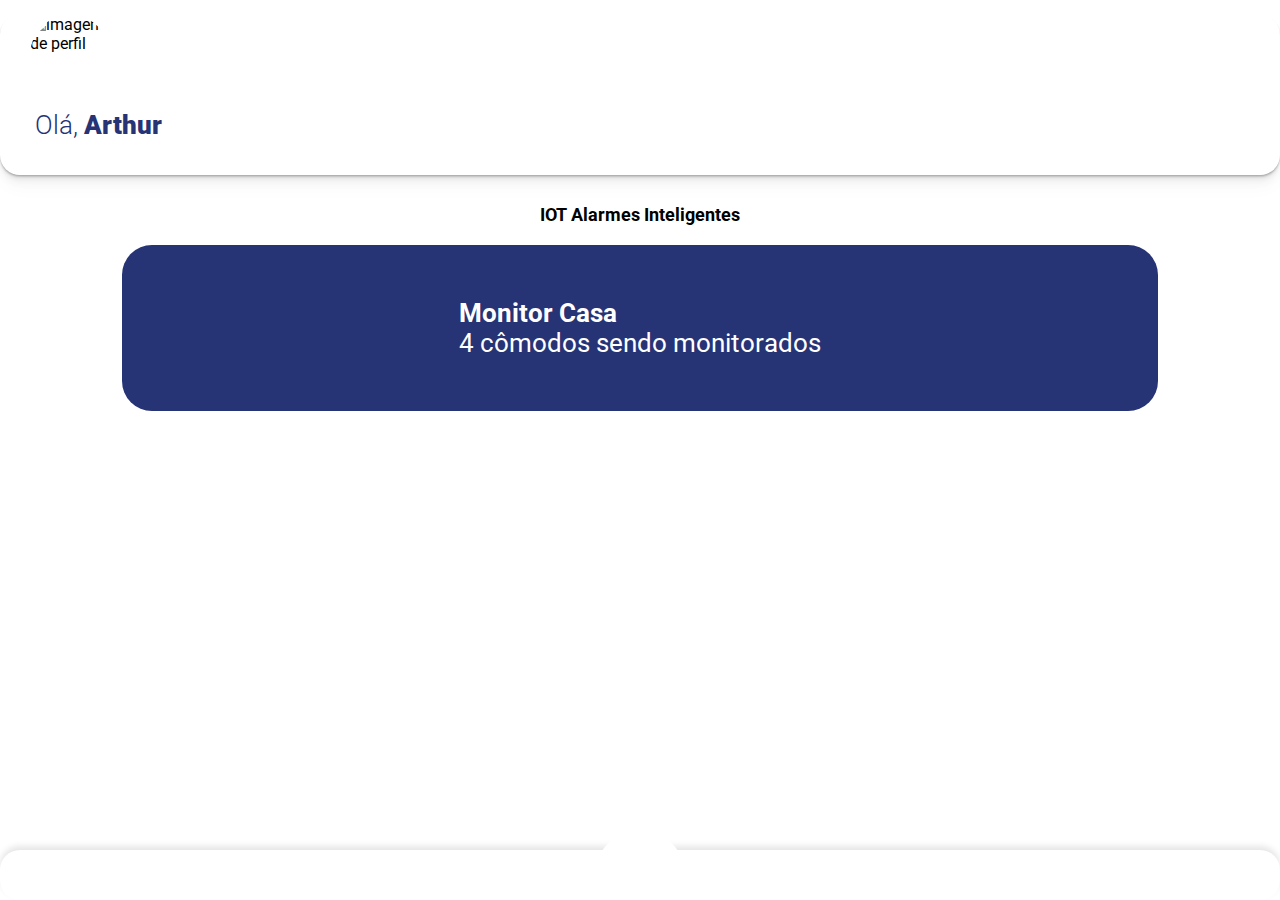
==== static_web/centralServer.html @ 8ac273bc "view da tela a ser posta no central_server" ====
<!DOCTYPE html>
<html lang='pt-br'>

<head>
    <meta charset="UTF-8">
    <meta name="viewport" content="width=device-width, initial-scale=1.0">
    <title>Monitor de Temperatura e Humidade</title>
    <link rel="preconnect" href="https://fonts.googleapis.com">
    <link rel="preconnect" href="https://fonts.gstatic.com" crossorigin>
    <link
        href="https://fonts.googleapis.com/css2?family=Roboto:ital,wght@0,100;0,300;0,400;0,500;0,700;0,900;1,100;1,300;1,400;1,500;1,700;1,900&display=swap"
        rel="stylesheet">
    <script type="module" src="https://unpkg.com/ionicons@7.1.0/dist/ionicons/ionicons.esm.js"></script>
    <script nomodule src="https://unpkg.com/ionicons@7.1.0/dist/ionicons/ionicons.js"></script>
    <style>
        * {
            padding: 0;
            margin: 0;
            box-sizing: border-box;
            font-family: "Roboto", sans-serif;
        }

        ::-webkit-scrollbar {
            display: none;
        }

        .conteudo-home {
            display: flex;
            justify-content: center;
            align-items: center;
        }

        header {
            width: 100%;
            border-radius: 20px;
            padding-bottom: 5px;
            box-shadow:
                0 1px 1px rgba(0, 0, 0, 0.1),
                0 2px 2px rgba(0, 0, 0, 0.15),
                0 4px 4px rgba(0, 0, 0, 0.06),
                0 8px 8px rgba(0, 0, 0, 0.04),
                0 16px 16px rgba(0, 0, 0, 0.02);
        }

        .container-header {
            margin: 15px 30px 30px 30px;
        }

        .img-iconAlerta {
            display: flex;
            justify-content: space-between;
            align-items: center;
            width: 100%;


            & img {
                width: 80px;
                height: 80px;
                object-fit: cover;
                border-radius: 50%;
            }

            & ion-icon {
                font-size: 40px;
                color: #004A8D;
            }
        }

        .user {
            font-weight: 900;
        }

        .boasVindas {
            margin-left: 5px;
            margin-top: 15px;
            color: #263375;
            font-weight: 700;
            font-size: 1.1em;
        }

        .boasVindas h2 {
            font-weight: 300;
        }

        .t1 {
            text-align: center;
            font-size: 1.1em;
            font-weight: 700;
            margin: 20px;
        }

        .container-home {
            margin: 10px 10px;
            display: flex;
            justify-content: center;
            flex-direction: column;
            align-items: center;
            width: 90%;
            margin-bottom: 20px;

        }

        .cards {
            /* max-width: 280px; */
            width: 90%;
            height: 13vw;
            background-color: #263375;
            border-radius: 30px;
            display: flex;
            flex-direction: column;
            align-items: center;
            justify-content: center;
            color: #ffffff;
            font-size: 2vw;
        }

        
        

        #weather {
            position: relative;
            bottom: 104px;
            right: 24px;
            font-size: 1em;
            font-weight: 600;
            display: flex;
            justify-content: center;
            flex-direction: column;

        }

        #temp-api {
            font-size: 1.4em;
            /* position: relative; */
            /* left: 30px; */
        }

        #min-max {
            font-size: 0.8em;
            font-weight: 300;
            display: flex;
            gap: 5px;
        }

        #info-desc {
            font-size: 0.7em;

        }

        nav {
            position: fixed;
            bottom: 0;
            left: 0;
            width: 100%;
            height: 50px;
            border-radius: 20px;
            background-color: white;
            box-shadow: 0 -4px 6px rgba(0, 0, 0, 0.1);
            display: flex;
            justify-content: center;
            align-items: center;
            z-index: 1000;
        }

        .itens-nav {
            display: flex;
            justify-content: space-between;
            align-items: center;
            width: 200px;
        }

        .itens-nav ion-icon {
            font-size: 24px;
            color: #0a3d7d;
            cursor: pointer;
        }

        .ligar {
            display: flex;
            justify-content: center;
            align-items: center;
            background-color: white;
            border-radius: 50%;
            width: 90px;
            height: 90px;
            /* box-shadow: 0 0 10px rgba(0, 0, 0, 0.1); */
            margin: 0 10px;
        }

        .ligar .power {
            font-size: 35px;
            color: #0a3d7d;
            position: relative;
            bottom: 10px;
        }
    </style>
</head>

<body onload="saudacao()">
    <header>
        <div class="container-header">
            <div class="img-iconAlerta">
                <img src="https://avatars.githubusercontent.com/u/153244771?v=4" alt="imagem de perfil">
                <ion-icon name="notifications-outline" class="notificao"></ion-icon>
            </div>
            <div class="boasVindas">
                <h2>Olá, <b class="user">Arthur</b></h2>
                <span id="saudacao"></span>
            </div>
        </div>
    </header>
    <main class="conteudo-home">
        <section class="container-home">
            <h1 class="t1">IOT Alarmes Inteligentes</h1>
            <section class="cards">
                    <div>
                        <h4>Monitor Casa</h4>
                        <p>4 cômodos sendo monitorados</p>
                    </div>
            </section>
        </section>
    </main>
    <nav>
        <div class="itens-nav">
            <a href="#">
                <ion-icon name="home-outline"></ion-icon>
            </a>
            <div class="ligar">
                <a href="#">
                    <ion-icon name="power-outline" class="power"></ion-icon>
                </a>
            </div>
            <a href="#">
                <ion-icon name="person-outline"></ion-icon>
            </a>
        </div>
    </nav>
    <script>
        document.addEventListener('DOMContentLoaded', function () {
            const recommendationElement = document.getElementById('recommendation');
            let recommendations = [];
            const rooms = % ROOMCOUNT %;
            const temperature = % TEMPERATURE %;
            const humidity = % HUMIDITY %;
            if (temperature > 30) {
                recommendations.push('A temperatura está muito alta. Certifique-se de se manter hidratado.');
            } else if (temperature < 10) {
                recommendations.push('A temperatura está muito baixa. Mantenha-se aquecido.');
            } else {
                recommendations.push('A temperatura está agradável.');
            }
            if (humidity > 70) {
                recommendations.push('A umidade está muito alta. Pode causar desconforto.');
            } else if (humidity < 30) {
                recommendations.push('A umidade está muito baixa. Pode causar secura na pele.');
            } else {
                recommendations.push('A umidade está em um nível confortável.');
            }
            recommendationElement.innerHTML = recommendations.map(rec => `<p>${rec}</p>`).join('');
        });

        function saudacao() {
            var data = new Date();
            var hora = data.getHours();
            var saudacao;

            if (hora >= 5 && hora < 13) {
                saudacao = 'Bom dia';
            } else if (hora >= 13 && hora < 18) {
                saudacao = 'Boa tarde';
            } else {
                saudacao = 'Boa noite';
            }

            document.getElementById('saudacao').innerText = saudacao + ", Bem Vindo!";
        }

        async function getWeather(city, apiKey) {
            const url = `https://api.openweathermap.org/data/2.5/weather?q=${city}&appid=${apiKey}&units=metric&lang=pt`;

            try {
                const response = await fetch(url);
                if (!response.ok) {
                    throw new Error(`Erro ao fazer a solicitação: ${response.status}`);
                }
                const data = await response.json();
                const temp = data.main.temp;
                const tempMin = data.main.temp_min;
                const tempMax = data.main.temp_max;
                const humidity = data.main.humidity;
                const weatherDescription = data.weather[0].description;
                const weatherId = data.weather[0].id;

                const weatherIconClass = getWeatherIconClass(weatherId);

                document.getElementById('weather').innerHTML = `
              <div><span id="temp-api">${temp}° <i class="wi ${weatherIconClass}" id="icone-temperatura"></i><br></span>
              <p id="min-max">
              <i class="wi wi-direction-down">Min:${tempMin}°</i>
              <i class="wi wi-direction-up">Max:${tempMax}°</i><br>
              </p>
              </div>
            
          `;
                document.getElementById('info-desc').innerHTML = `
              <strong>Clima:</strong> ${weatherDescription.charAt(0).toUpperCase() + weatherDescription.slice(1)} <strong>Umidade:</strong> ${humidity}%
          `;
            } catch (error) {
                document.getElementById('weather').innerText = error.message;
                document.getElementById('info-desc').innerText = '';
            }
        }

        function getWeatherIconClass(weatherId) {
            if (weatherId >= 200 && weatherId < 300) {
                return 'wi-thunderstorm';
            } else if (weatherId >= 300 && weatherId < 400) {
                return 'wi-sprinkle';
            } else if (weatherId >= 500 && weatherId < 600) {
                return 'wi-rain';
            } else if (weatherId >= 600 && weatherId < 700) {
                return 'wi-snow';
            } else if (weatherId >= 700 && weatherId < 800) {
                return 'wi-fog';
            } else if (weatherId === 800) {
                return 'wi-day-sunny';
            } else if (weatherId > 800) {
                return 'wi-cloudy';
            } else {
                return 'wi-na';
            }
        }

        const apiKey = '94753d611e61a7b1aaadf87ad8a8b030';
        const city = 'São Paulo';

        // Função para atualizar o clima periodicamente
        function startWeatherUpdates() {
            getWeather(city, apiKey);
            setInterval(() => getWeather(city, apiKey), 300000); // Atualiza a cada 5 minutos
        }

        // Inicia as atualizações de clima
        startWeatherUpdates();
    </script>
</body>

</html>
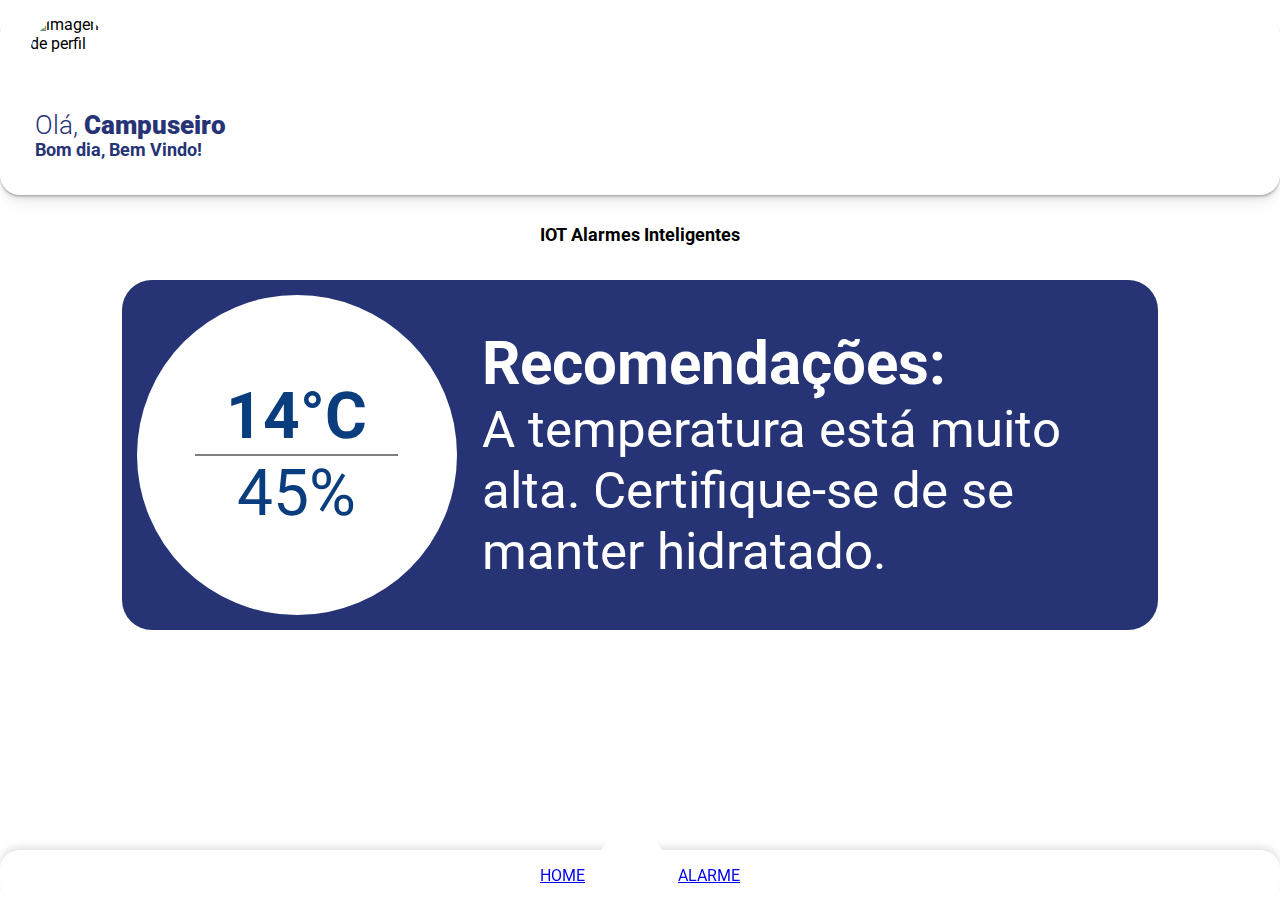
==== commit df90b191: "Criando cards" ====
--- a/static_web/centralServer.html
+++ b/static_web/centralServer.html
@@ -91,31 +91,15 @@
 
         .container-home {
             margin: 10px 10px;
-            display: flex;
-            justify-content: center;
-            flex-direction: column;
+            display: grid;
+            grid-template-columns: 1fr;
+            gap: 15px;
             align-items: center;
             width: 90%;
             margin-bottom: 20px;
-
-        }
-
-        .cards {
-            /* max-width: 280px; */
-            width: 90%;
-            height: 13vw;
-            background-color: #263375;
-            border-radius: 30px;
-            display: flex;
-            flex-direction: column;
-            align-items: center;
-            justify-content: center;
-            color: #ffffff;
-            font-size: 2vw;
-        }
-
-        
-        
+            justify-items: center;
+
+        }
 
         #weather {
             position: relative;
@@ -193,37 +177,97 @@
             position: relative;
             bottom: 10px;
         }
+
+        .cards {
+            /* max-width: 280px; */
+            width: 90%;
+            /* height: 13vw; */
+            min-height: 100px;
+            padding: 15px;
+            background-color: #263375;
+            border-radius: 30px;
+            display: grid;
+            grid-template-columns: 1fr 2fr;
+            /* flex-direction: column; */
+            align-items: center;
+            justify-content: center;
+            color: #ffffff;
+            font-size: 2vw;
+        }
+
+        .sensor-data-show {
+            padding: 15px;
+            display: flex;
+            flex-direction: column;
+            justify-content: center;
+            justify-items: center;
+            align-items: center;
+            font-size: 5vw;
+            width: 25vw;
+            height: 25vw;
+            border-radius: 50%;
+            background-color: white;
+            color: #0a3d7d;
+            ;
+        }
+
+        .sensor-data-show hr {
+            width: 70%;
+            border: 1px solid;
+            background-color: #0a3d7d;
+            /* margin: 10px 0; */
+        }
+
+        .recommendations {
+            padding: 0 10px;
+            font-size: 4vw;
+        }
     </style>
 </head>
 
 <body onload="saudacao()">
+
     <header>
         <div class="container-header">
             <div class="img-iconAlerta">
                 <img src="https://avatars.githubusercontent.com/u/153244771?v=4" alt="imagem de perfil">
-                <ion-icon name="notifications-outline" class="notificao"></ion-icon>
+                <!-- <ion-icon name="notifications-outline" class="notificao"></ion-icon> -->
+                <div gg-alarme></div>
             </div>
             <div class="boasVindas">
-                <h2>Olá, <b class="user">Arthur</b></h2>
+                <h2>Olá, <b class="user">Campuseiro</b></h2>
                 <span id="saudacao"></span>
             </div>
         </div>
     </header>
+
+
     <main class="conteudo-home">
+
         <section class="container-home">
             <h1 class="t1">IOT Alarmes Inteligentes</h1>
+
             <section class="cards">
-                    <div>
-                        <h4>Monitor Casa</h4>
-                        <p>4 cômodos sendo monitorados</p>
-                    </div>
+                <div class="sensor-data-show">
+                    <h4>14°C</h4>
+                    <hr>
+                    <p>45%</p>
+                </div>
+                <div class="recommendations">
+                    <h3>Recomendações:</h3>
+                    <p>A temperatura está muito alta. Certifique-se de se manter hidratado.</p>
+                </div>
             </section>
+
         </section>
+
     </main>
+
     <nav>
         <div class="itens-nav">
-            <a href="#">
-                <ion-icon name="home-outline"></ion-icon>
+            <a href="#">HOME
+                <!-- <ion-icon name="home-outline"></ion-icon> -->
+
             </a>
             <div class="ligar">
                 <a href="#">
@@ -231,17 +275,19 @@
                 </a>
             </div>
             <a href="#">
-                <ion-icon name="person-outline"></ion-icon>
+                <!-- <ion-icon name="person-outline"></ion-icon> -->
+                ALARME
             </a>
         </div>
     </nav>
+
     <script>
         document.addEventListener('DOMContentLoaded', function () {
             const recommendationElement = document.getElementById('recommendation');
             let recommendations = [];
-            const rooms = % ROOMCOUNT %;
-            const temperature = % TEMPERATURE %;
-            const humidity = % HUMIDITY %;
+            // const rooms = %ROOMCOUNT%;
+            // const temperature = %TEMPERATURE%;
+            // const humidity = %HUMIDITY%;
             if (temperature > 30) {
                 recommendations.push('A temperatura está muito alta. Certifique-se de se manter hidratado.');
             } else if (temperature < 10) {
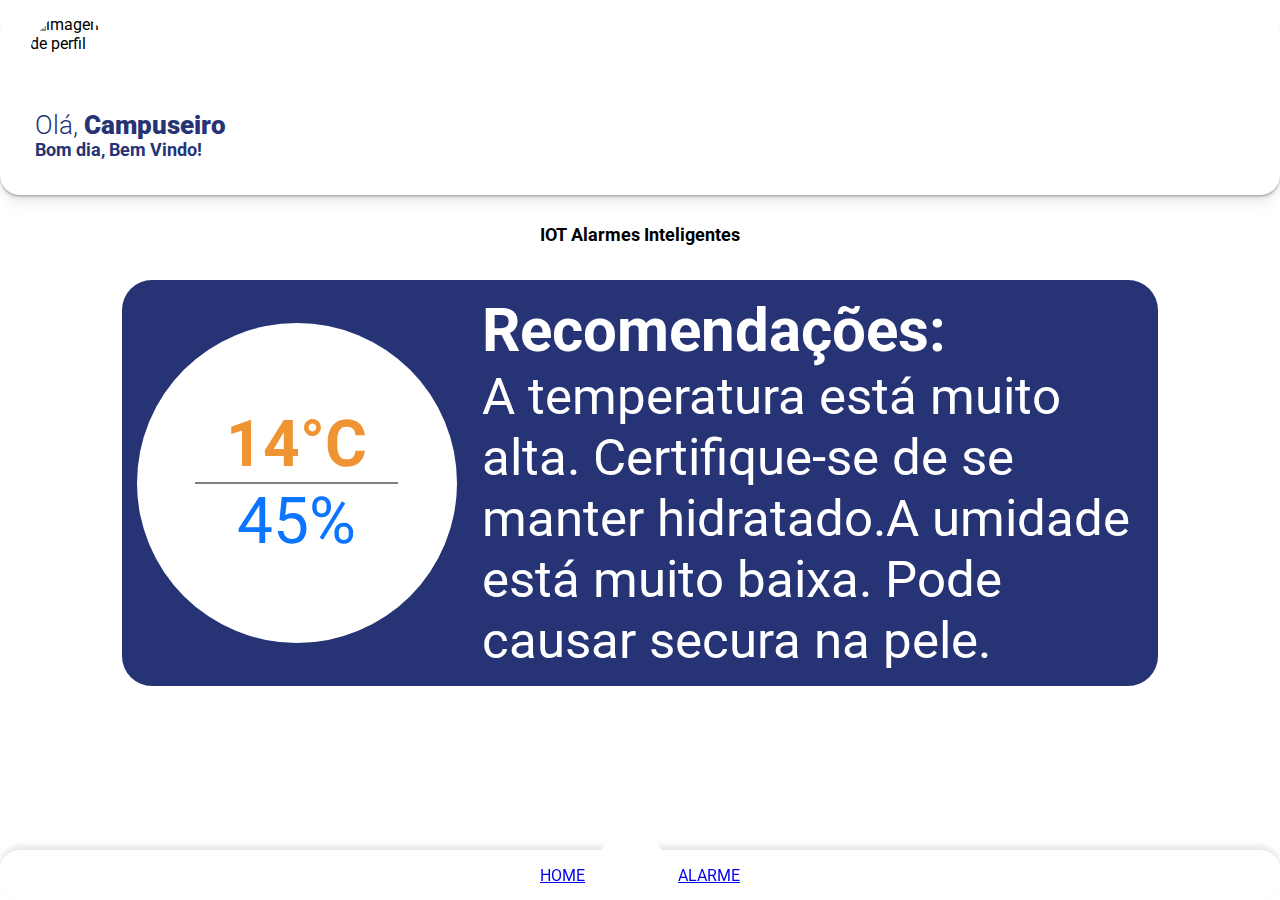
==== commit ab40116e: "ajuste cor css" ====
--- a/static_web/centralServer.html
+++ b/static_web/centralServer.html
@@ -208,7 +208,12 @@
             border-radius: 50%;
             background-color: white;
             color: #0a3d7d;
-            ;
+        }
+        .sensor-data-show h4 {
+            color: rgba(238, 148, 51, 1);
+        }
+        .sensor-data-show p {
+            color: rgb(11, 117, 255);
         }
 
         .sensor-data-show hr {
@@ -255,10 +260,9 @@
                 </div>
                 <div class="recommendations">
                     <h3>Recomendações:</h3>
-                    <p>A temperatura está muito alta. Certifique-se de se manter hidratado.</p>
+                    <p>A temperatura está muito alta. Certifique-se de se manter hidratado.A umidade está muito baixa. Pode causar secura na pele.</p>
                 </div>
             </section>
-
         </section>
 
     </main>
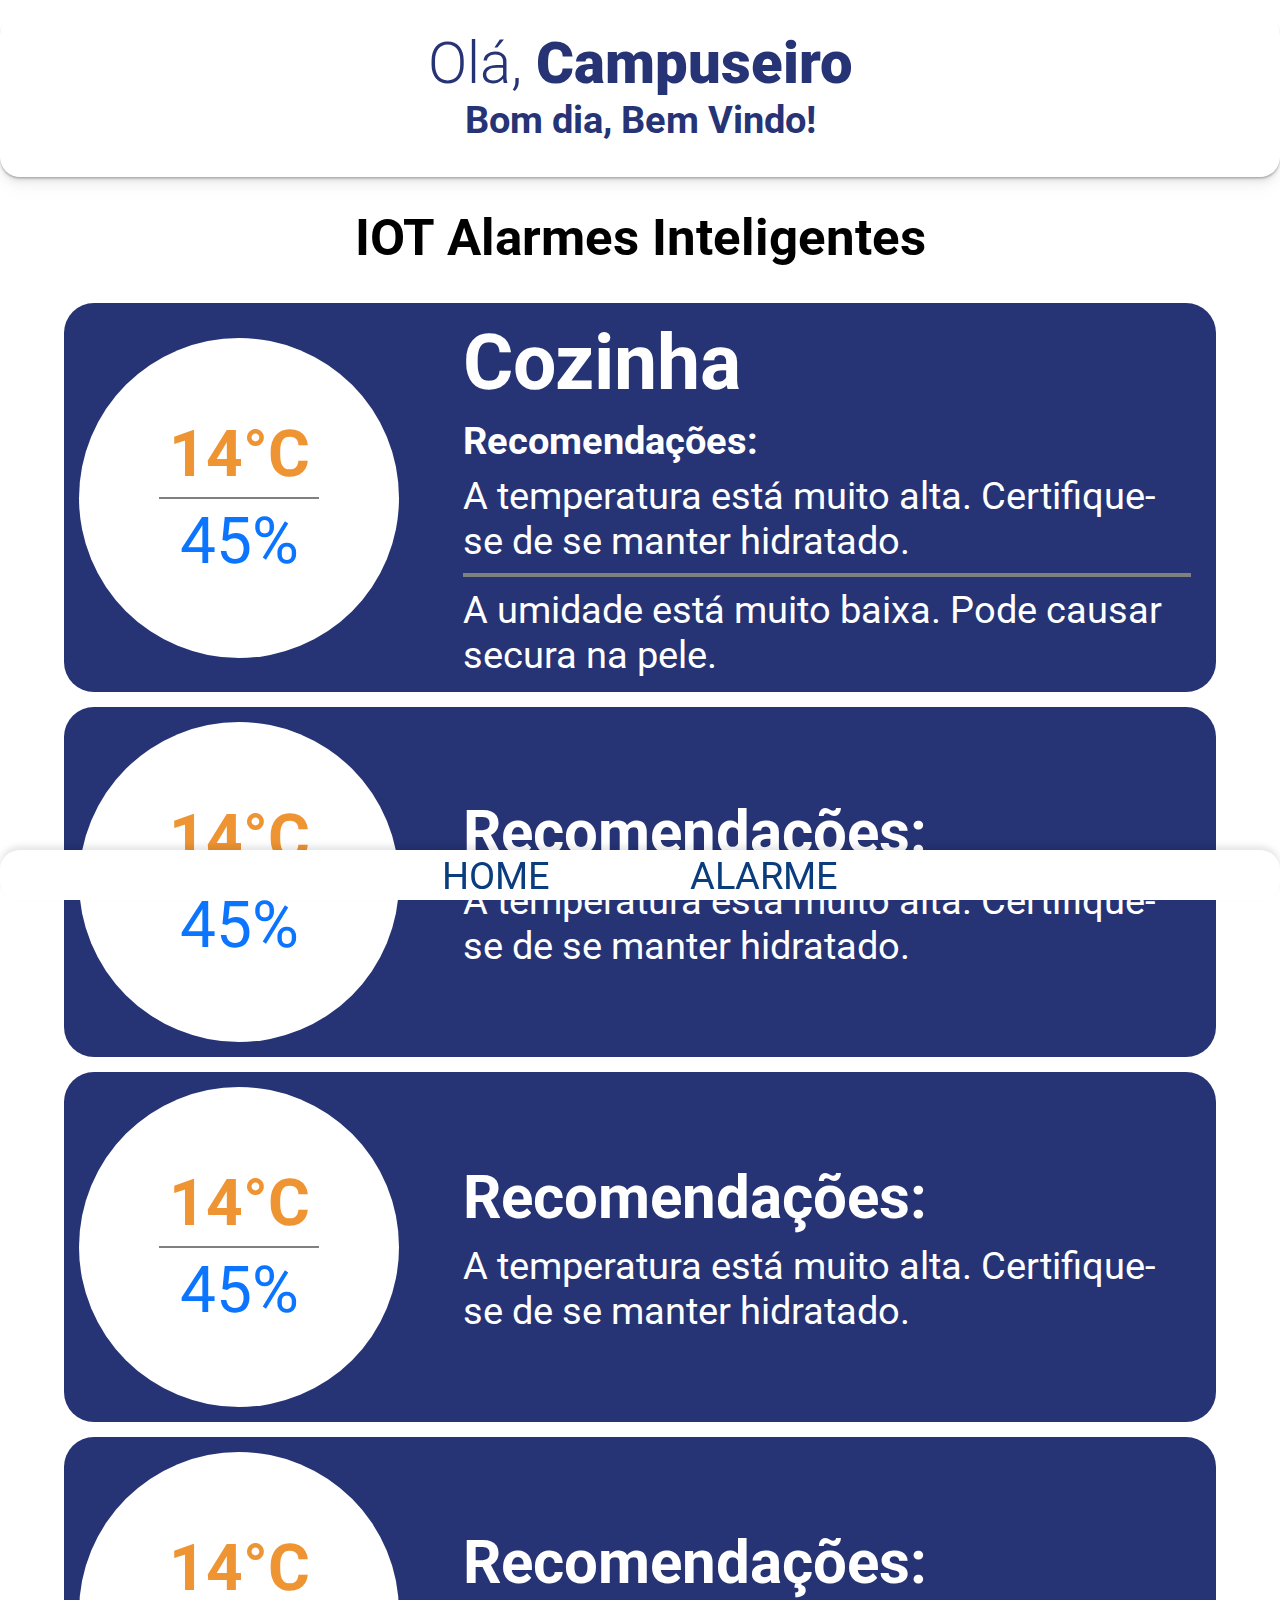
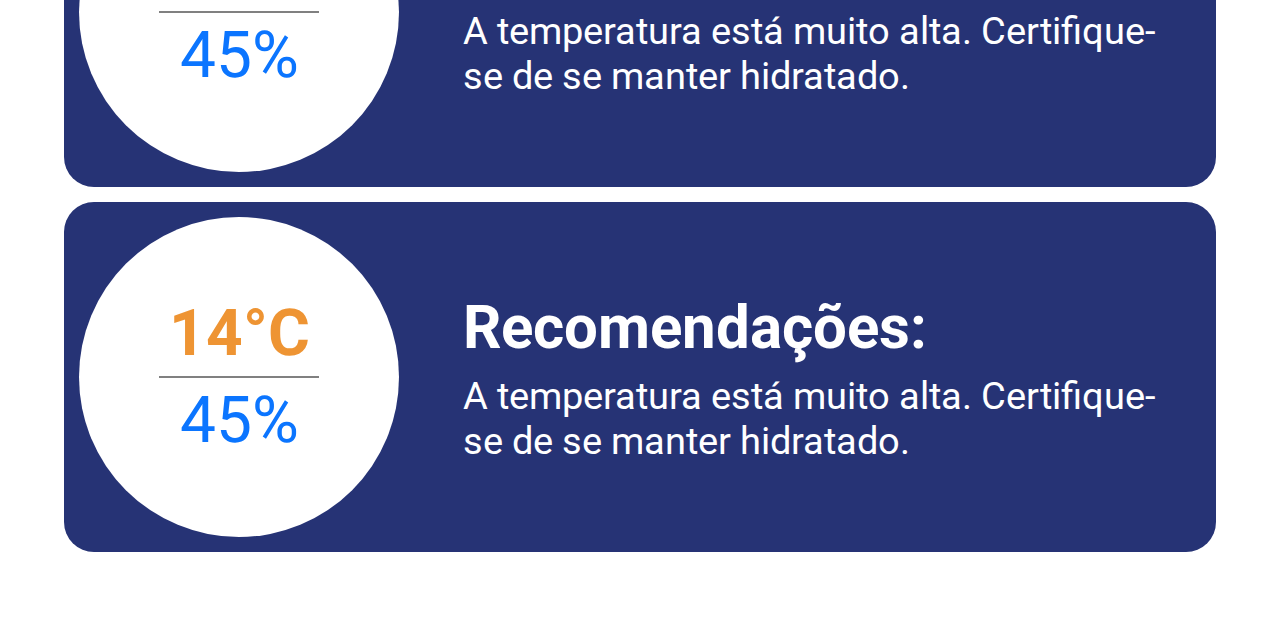
==== commit c7a6c8a2: "adicionando tudo que faltava e mais um pouco" ====
--- a/static_web/centralServer.html
+++ b/static_web/centralServer.html
@@ -28,6 +28,7 @@
             display: flex;
             justify-content: center;
             align-items: center;
+            margin-bottom: 50px;
         }
 
         header {
@@ -43,11 +44,13 @@
         }
 
         .container-header {
-            margin: 15px 30px 30px 30px;
+            margin: 15px;
+            display: flex;
+            justify-content: center;
         }
 
         .img-iconAlerta {
-            display: flex;
+            display: none;
             justify-content: space-between;
             align-items: center;
             width: 100%;
@@ -71,11 +74,12 @@
         }
 
         .boasVindas {
-            margin-left: 5px;
-            margin-top: 15px;
+            margin: 15px;
             color: #263375;
             font-weight: 700;
-            font-size: 1.1em;
+            font-size: 3vw;
+            width: 90%;
+            text-align: center;
         }
 
         .boasVindas h2 {
@@ -84,7 +88,7 @@
 
         .t1 {
             text-align: center;
-            font-size: 1.1em;
+            font-size: 4vw;
             font-weight: 700;
             margin: 20px;
         }
@@ -148,9 +152,11 @@
 
         .itens-nav {
             display: flex;
-            justify-content: space-between;
+            justify-content: center;
+            gap: 70%;
             align-items: center;
             width: 200px;
+            font-size: 3vw;
         }
 
         .itens-nav ion-icon {
@@ -159,15 +165,19 @@
             cursor: pointer;
         }
 
-        .ligar {
-            display: flex;
+        .itens-nav a {
+            text-decoration: none;
+            color: #0a3d7d;
+        }
+
+        /* .ligar {
+            display: none;
             justify-content: center;
             align-items: center;
             background-color: white;
             border-radius: 50%;
             width: 90px;
             height: 90px;
-            /* box-shadow: 0 0 10px rgba(0, 0, 0, 0.1); */
             margin: 0 10px;
         }
 
@@ -176,19 +186,15 @@
             color: #0a3d7d;
             position: relative;
             bottom: 10px;
-        }
+        } */
 
         .cards {
-            /* max-width: 280px; */
-            width: 90%;
-            /* height: 13vw; */
             min-height: 100px;
             padding: 15px;
             background-color: #263375;
             border-radius: 30px;
             display: grid;
             grid-template-columns: 1fr 2fr;
-            /* flex-direction: column; */
             align-items: center;
             justify-content: center;
             color: #ffffff;
@@ -199,6 +205,7 @@
             padding: 15px;
             display: flex;
             flex-direction: column;
+            gap: 5px;
             justify-content: center;
             justify-items: center;
             align-items: center;
@@ -208,24 +215,38 @@
             border-radius: 50%;
             background-color: white;
             color: #0a3d7d;
-        }
-        .sensor-data-show h4 {
-            color: rgba(238, 148, 51, 1);
-        }
-        .sensor-data-show p {
-            color: rgb(11, 117, 255);
+            ;
         }
 
         .sensor-data-show hr {
-            width: 70%;
+            width: 55%;
             border: 1px solid;
             background-color: #0a3d7d;
             /* margin: 10px 0; */
         }
 
+        .sensor-data-show h4 {
+            color: rgba(238, 148, 51, 1);
+        }
+        .sensor-data-show p {
+            color: rgb(11, 117, 255);
+        }
+
         .recommendations {
             padding: 0 10px;
             font-size: 4vw;
+            display: grid;
+            grid-template-columns: 1fr;
+            gap: 10px;
+        }
+
+        .recommendations hr {
+            border: 2px solid;
+            background-color: #FFFFFF;
+        }
+
+        .recommendations p {
+            font-size: 3vw;
         }
     </style>
 </head>
@@ -259,10 +280,58 @@
                     <p>45%</p>
                 </div>
                 <div class="recommendations">
+                    <h2>Cozinha</h2>
+                    <p><b>Recomendações:</b></p>
+                    <p>A temperatura está muito alta. Certifique-se de se manter hidratado.</p>
+                    <hr>
+                    <p>A umidade está muito baixa. Pode causar secura na pele.</p>
+                </div>
+            </section>
+            <section class="cards">
+                <div class="sensor-data-show">
+                    <h4>14°C</h4>
+                    <hr>
+                    <p>45%</p>
+                </div>
+                <div class="recommendations">
                     <h3>Recomendações:</h3>
-                    <p>A temperatura está muito alta. Certifique-se de se manter hidratado.A umidade está muito baixa. Pode causar secura na pele.</p>
+                    <p>A temperatura está muito alta. Certifique-se de se manter hidratado.</p>
                 </div>
             </section>
+            <section class="cards">
+                <div class="sensor-data-show">
+                    <h4>14°C</h4>
+                    <hr>
+                    <p>45%</p>
+                </div>
+                <div class="recommendations">
+                    <h3>Recomendações:</h3>
+                    <p>A temperatura está muito alta. Certifique-se de se manter hidratado.</p>
+                </div>
+            </section>
+            <section class="cards">
+                <div class="sensor-data-show">
+                    <h4>14°C</h4>
+                    <hr>
+                    <p>45%</p>
+                </div>
+                <div class="recommendations">
+                    <h3>Recomendações:</h3>
+                    <p>A temperatura está muito alta. Certifique-se de se manter hidratado.</p>
+                </div>
+            </section>
+            <section class="cards">
+                <div class="sensor-data-show">
+                    <h4>14°C</h4>
+                    <hr>
+                    <p>45%</p>
+                </div>
+                <div class="recommendations">
+                    <h3>Recomendações:</h3>
+                    <p>A temperatura está muito alta. Certifique-se de se manter hidratado.</p>
+                </div>
+            </section>
+
         </section>
 
     </main>
@@ -273,11 +342,11 @@
                 <!-- <ion-icon name="home-outline"></ion-icon> -->
 
             </a>
-            <div class="ligar">
+            <!-- <div class="ligar">
                 <a href="#">
                     <ion-icon name="power-outline" class="power"></ion-icon>
                 </a>
-            </div>
+            </div> -->
             <a href="#">
                 <!-- <ion-icon name="person-outline"></ion-icon> -->
                 ALARME
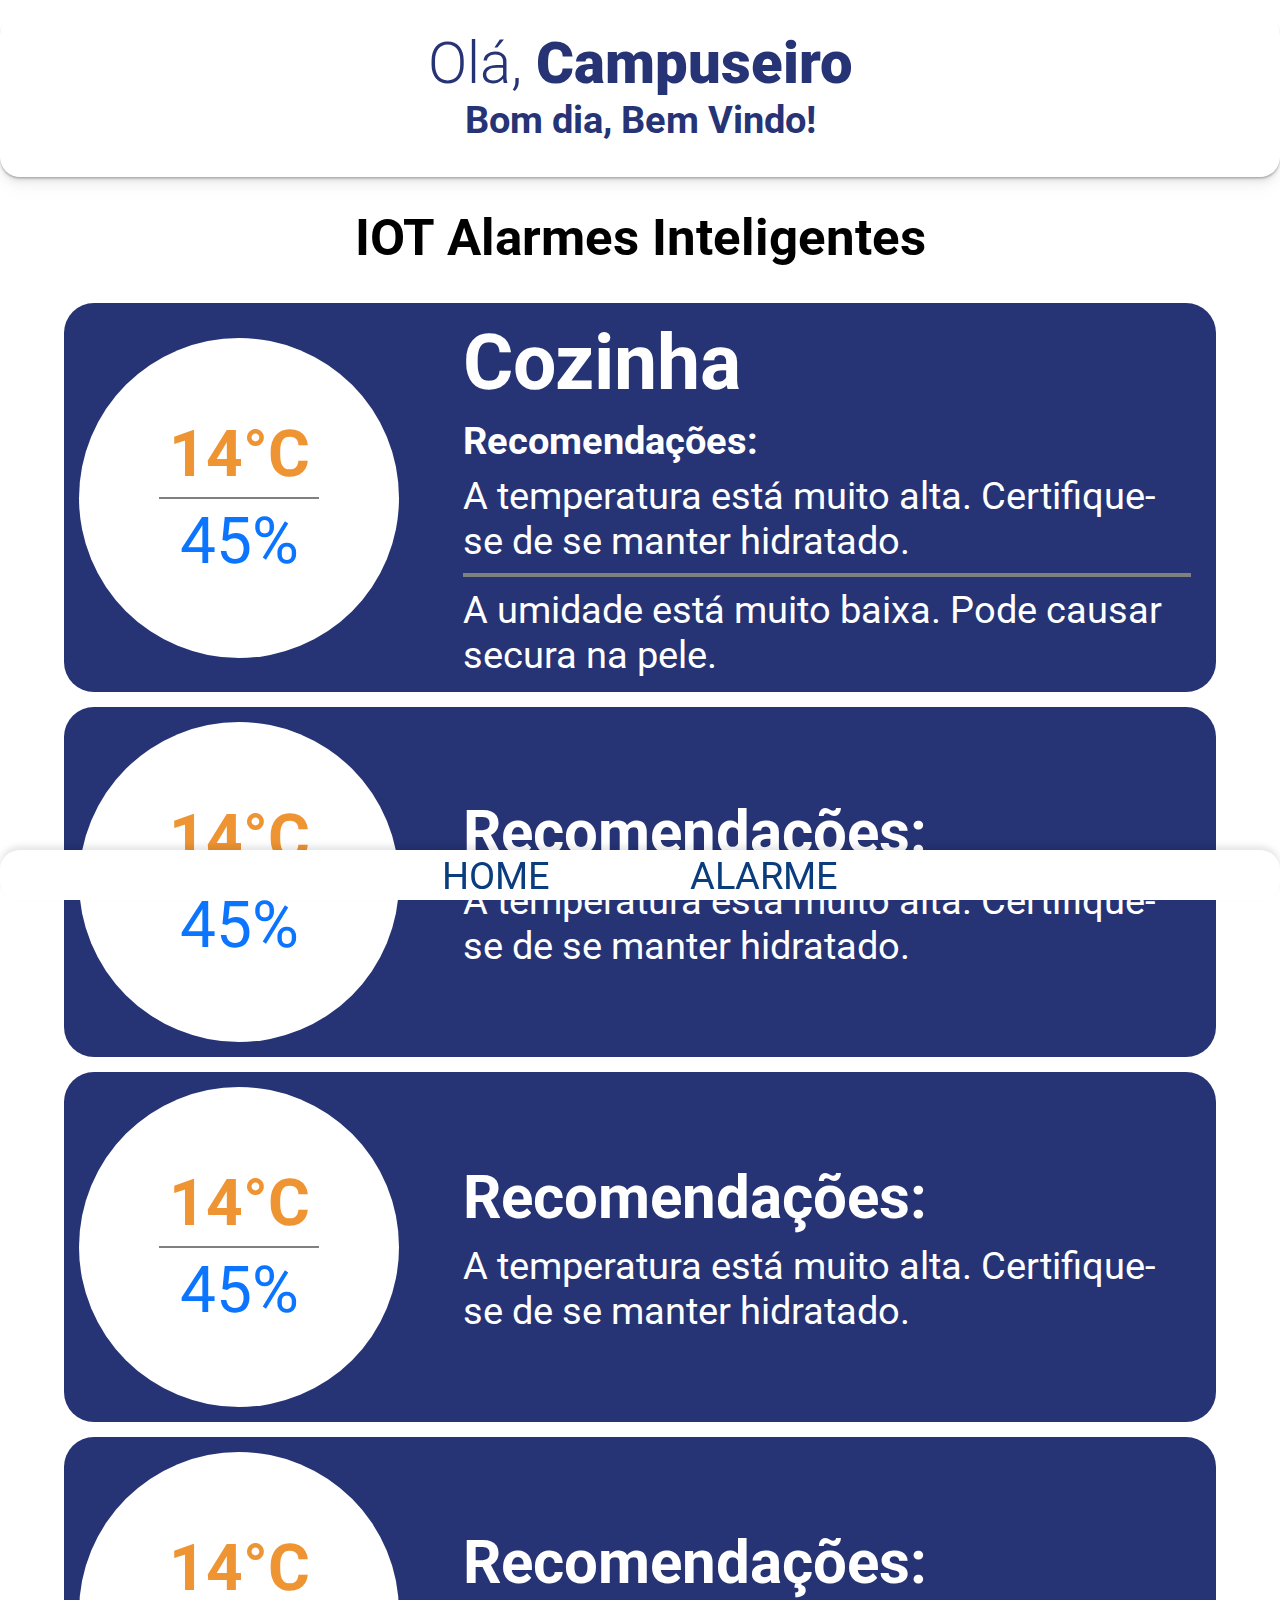
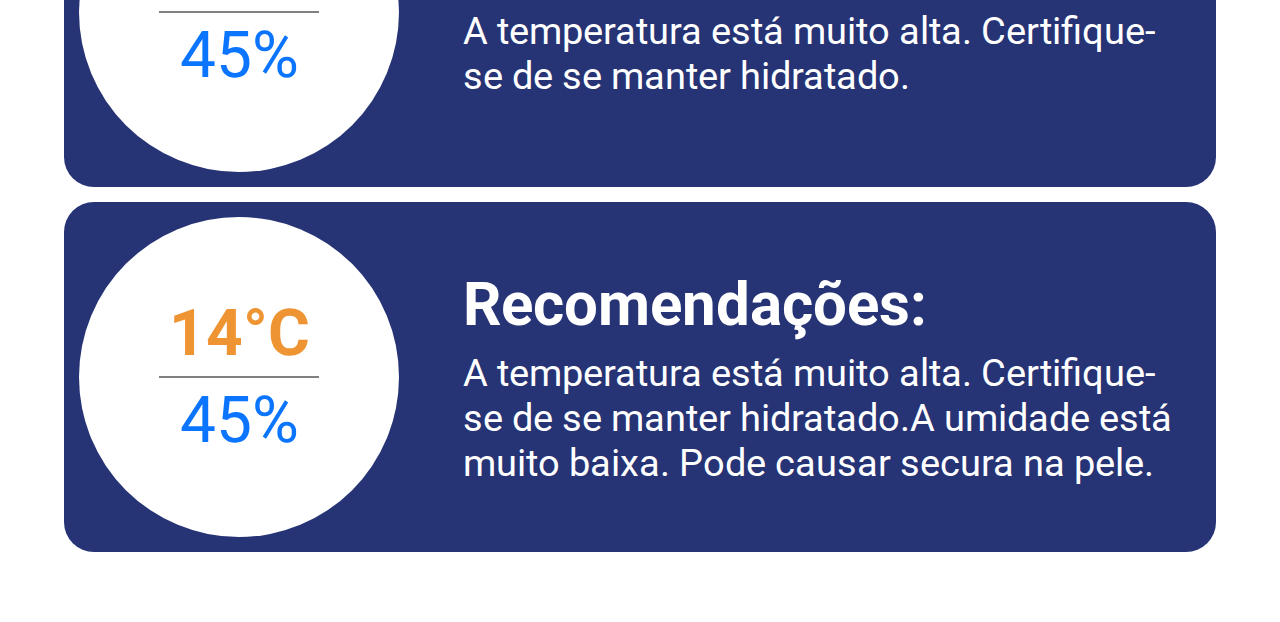
==== commit 3784eed6: "Merge branch 'main' of https://github.com/YagoABSC/Campus_party_IOTai" ====
--- a/static_web/centralServer.html
+++ b/static_web/centralServer.html
@@ -215,7 +215,12 @@
             border-radius: 50%;
             background-color: white;
             color: #0a3d7d;
-            ;
+        }
+        .sensor-data-show h4 {
+            color: rgba(238, 148, 51, 1);
+        }
+        .sensor-data-show p {
+            color: rgb(11, 117, 255);
         }
 
         .sensor-data-show hr {
@@ -328,10 +333,9 @@
                 </div>
                 <div class="recommendations">
                     <h3>Recomendações:</h3>
-                    <p>A temperatura está muito alta. Certifique-se de se manter hidratado.</p>
+                    <p>A temperatura está muito alta. Certifique-se de se manter hidratado.A umidade está muito baixa. Pode causar secura na pele.</p>
                 </div>
             </section>
-
         </section>
 
     </main>
